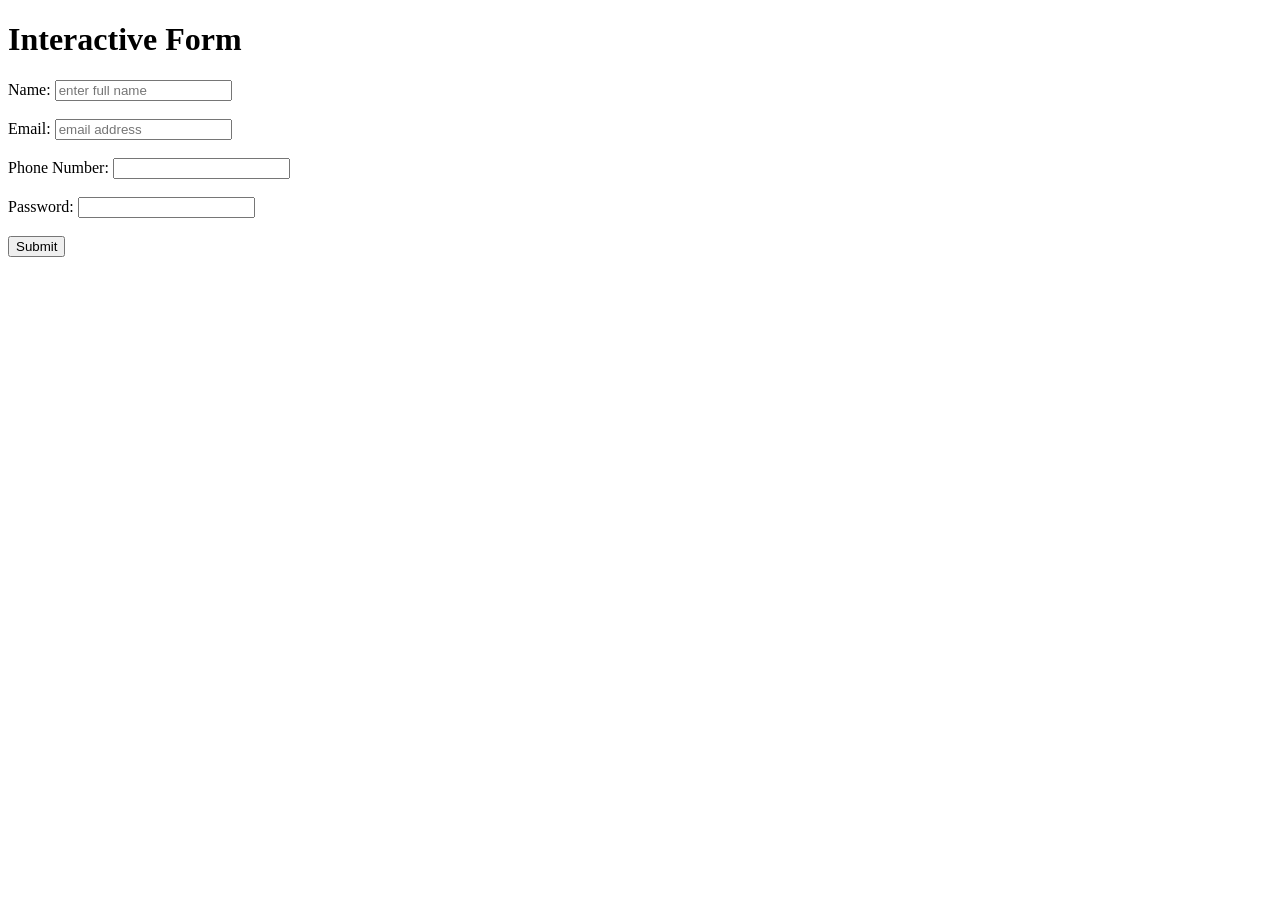
==== Level-1/Task-2/index.html @ f407337d "HTML File" ====
<!DOCTYPE html>
<html lang="en">
<head>
    <meta charset="UTF-8">
    <meta name="viewport" content="width=device-width, initial-scale=1.0">
    <title>Interactive Form</title>
</head>
<body>
    <header>
        <h1>
            Interactive Form
        </h1>
    </header>
    <form>
        <label for="text">
            Name:
        </label>
        <input type="text" name="name" placeholder="enter full name">
        <br>
        <br>

        <label for="email">
            Email:
        </label>
        <input type="email" name="email" placeholder="email address">
        <br>
        <br>

        <label for="tel">
            Phone Number:
        </label>
        <input type="tel" name="telephone number">
        <br>
        <br>

        <label for="password">
            Password:
        </label>
        <input type="password" name="password">
        <br>
        <br>

        <input type="submit" value="Submit">

    </form>
</body>
</html>
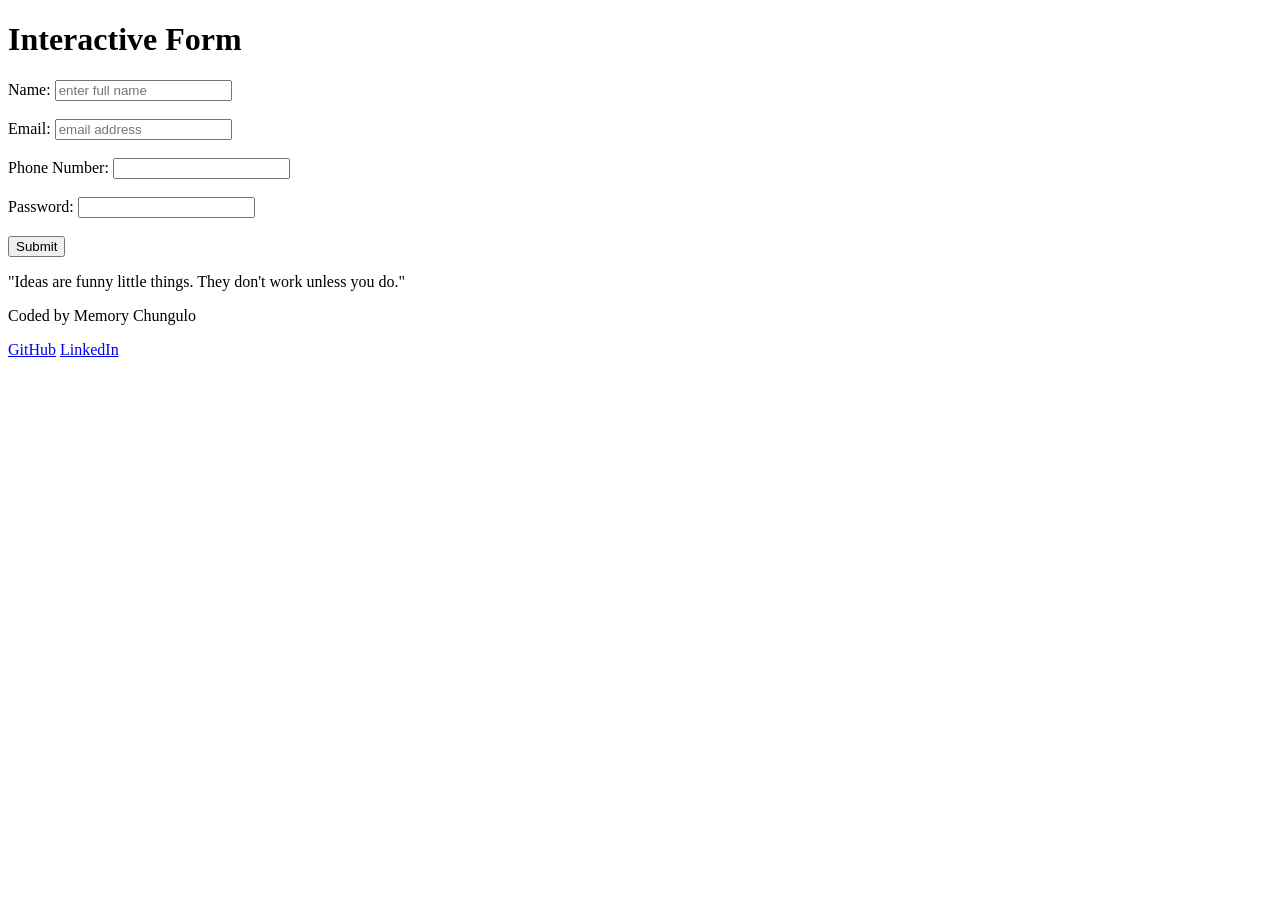
==== commit 0ee756c7: "HTML File" ====
--- a/Level-1/Task-2/index.html
+++ b/Level-1/Task-2/index.html
@@ -3,6 +3,9 @@
 <head>
     <meta charset="UTF-8">
     <meta name="viewport" content="width=device-width, initial-scale=1.0">
+    <link rel="stylesheet" href="style.css">
+    <link href="https://fonts.googleapis.com/css2?family=Poppins:wght@300;400;600&display=swap" rel="stylesheet">
+</head>
     <title>Interactive Form</title>
 </head>
 <body>
@@ -11,7 +14,7 @@
             Interactive Form
         </h1>
     </header>
-    <form>
+    <form class="form">
         <label for="text">
             Name:
         </label>
@@ -41,7 +44,16 @@
         <br>
 
         <input type="submit" value="Submit">
-
     </form>
+    <footer>
+        <div class="footer-content">
+            <p class="quote">"Ideas are funny little things. They don't work unless you do."</p>
+            <p class="coded-by">Coded by Memory Chungulo</p>
+            <div class="social-links">
+                <a href="https://github.com/Memzy2" target="_blank">GitHub</a>
+                <a href="https://www.linkedin.com/in/memory-chungulo" target="_blank">LinkedIn</a>
+            </div>
+        </div>
+    </footer>
 </body>
 </html>
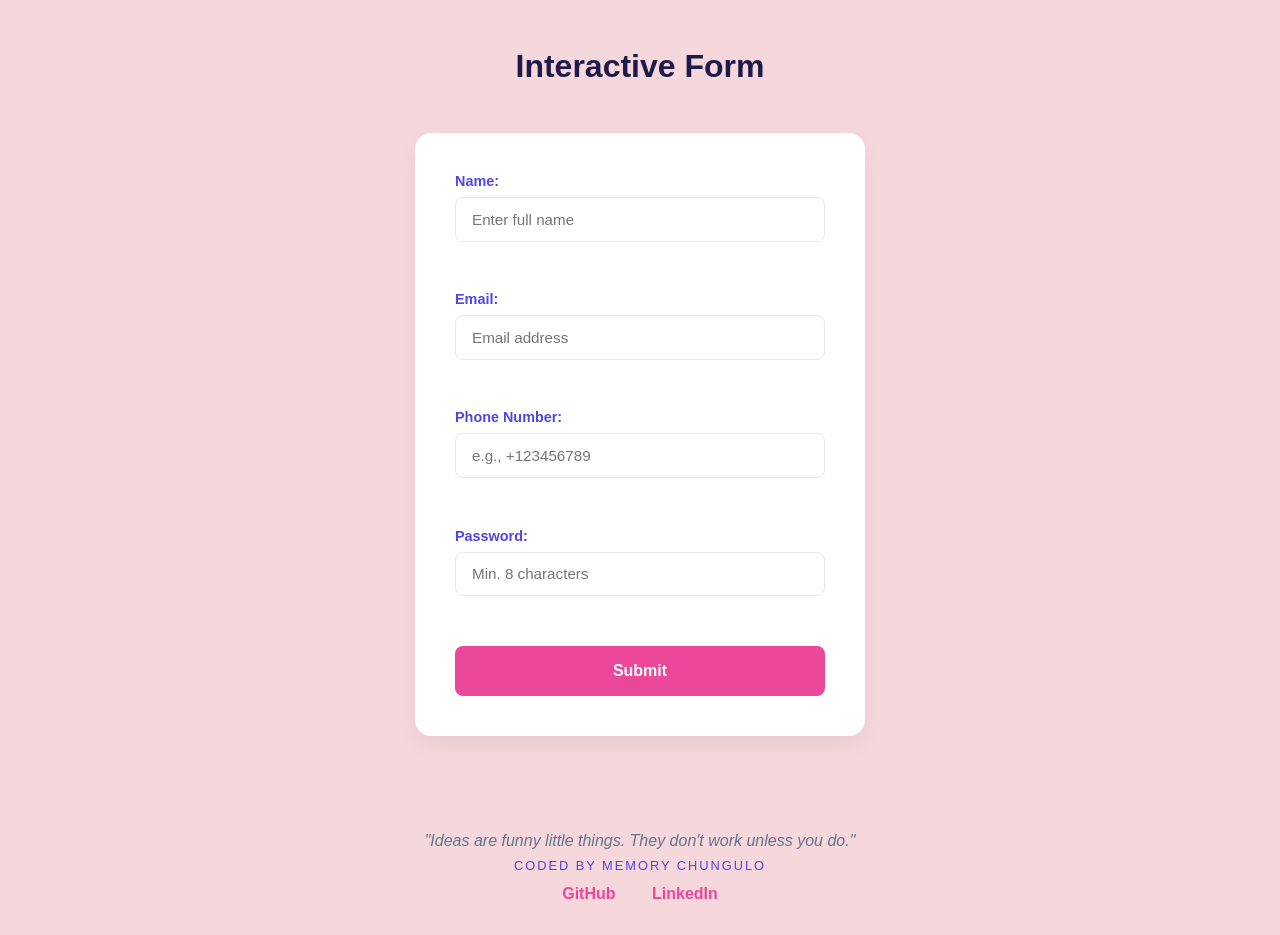
==== commit 23eb6d46: "Code Updated" ====
--- a/Level-1/Task-2/index.html
+++ b/Level-1/Task-2/index.html
@@ -3,48 +3,49 @@
 <head>
     <meta charset="UTF-8">
     <meta name="viewport" content="width=device-width, initial-scale=1.0">
+    <title>Interactive Form</title>
+    <link href="https://fonts.googleapis.com/css2?family=Poppins:wght@300;400;600&display=swap" rel="stylesheet">
     <link rel="stylesheet" href="style.css">
-    <link href="https://fonts.googleapis.com/css2?family=Poppins:wght@300;400;600&display=swap" rel="stylesheet">
-</head>
-    <title>Interactive Form</title>
 </head>
 <body>
     <header>
-        <h1>
-            Interactive Form
-        </h1>
+        <h1>Interactive Form</h1>
     </header>
-    <form class="form">
-        <label for="text">
-            Name:
-        </label>
-        <input type="text" name="name" placeholder="enter full name">
-        <br>
-        <br>
 
-        <label for="email">
-            Email:
-        </label>
-        <input type="email" name="email" placeholder="email address">
-        <br>
-        <br>
+    <main class="form-container">
+        <div id="success-panel" class="success-message hidden">
+            🎉 Form Submitted Successfully!
+        </div>
 
-        <label for="tel">
-            Phone Number:
-        </label>
-        <input type="tel" name="telephone number">
-        <br>
-        <br>
+        <form class="form" id="interactiveForm" novalidate>
+            <div class="input-group">
+                <label for="name">Name:</label>
+                <input type="text" id="name" name="name" placeholder="Enter full name">
+                <span class="error" id="name-error"></span>
+            </div>
 
-        <label for="password">
-            Password:
-        </label>
-        <input type="password" name="password">
-        <br>
-        <br>
+            <div class="input-group">
+                <label for="email">Email:</label>
+                <input type="email" id="email" name="email" placeholder="Email address">
+                <span class="error" id="email-error"></span>
+            </div>
 
-        <input type="submit" value="Submit">
-    </form>
+            <div class="input-group">
+                <label for="phone">Phone Number:</label>
+                <input type="tel" id="phone" name="phone" placeholder="e.g., +123456789">
+                <span class="error" id="phone-error"></span>
+            </div>
+
+            <div class="input-group">
+                <label for="password">Password:</label>
+                <input type="password" id="password" name="password" placeholder="Min. 8 characters">
+                <span class="error" id="password-error"></span>
+            </div>
+
+            <button type="submit" class="submit-btn">Submit</button>
+        </form>
+    </main>
+
     <footer>
         <div class="footer-content">
             <p class="quote">"Ideas are funny little things. They don't work unless you do."</p>
@@ -55,5 +56,7 @@
             </div>
         </div>
     </footer>
+
+    <script src="script.js"></script>
 </body>
 </html>
--- a/Level-1/Task-2/style.css
+++ b/Level-1/Task-2/style.css
@@ -0,0 +1,155 @@
+/* GENERAL SETUP */
+* {
+    margin: 0;
+    padding: 0;
+    box-sizing: border-box;
+}
+
+body {
+    font-family: 'Poppins', sans-serif;
+    background-color: #f5d7dc; 
+    color: #2d3436;
+    min-height: 100vh;
+    display: flex;
+    flex-direction: column;
+}
+
+header {
+    text-align: center;
+    padding: 3rem 1rem 1rem;
+}
+
+header h1 {
+    font-size: 2rem;
+    color: #1e1b4b;
+}
+
+/* FORM CARD STYLING */
+.form-container {
+    max-width: 450px;
+    width: 90%;
+    margin: 2rem auto;
+    background: #ffffff;
+    padding: 2.5rem;
+    border-radius: 16px;
+    box-shadow: 0 10px 25px rgba(0, 0, 0, 0.05);
+}
+
+.input-group {
+    display: flex;
+    flex-direction: column;
+    margin-bottom: 1.5rem;
+    text-align: left;
+}
+
+.input-group label {
+    font-size: 0.9rem;
+    font-weight: 600;
+    margin-bottom: 0.5rem;
+    color: #4f46e5;
+}
+
+.input-group input {
+    padding: 0.8rem 1rem;
+    font-size: 0.95rem;
+    border: 1px solid #e2e8f0;
+    border-radius: 8px;
+    outline: none;
+    transition: all 0.3s ease;
+}
+
+/* Focus and Blur States */
+.input-group input:focus {
+    border-color: #4f46e5;
+    box-shadow: 0 0 0 3px rgba(139, 92, 246, 0.15);
+}
+
+/* Validation Style Adjustments */
+.input-group.invalid input {
+    border-color: #ef4444;
+    background-color: #fff5f5;
+}
+
+.input-group.valid input {
+    border-color: #10b981;
+}
+
+/* Error Text styling */
+.error {
+    font-size: 0.8rem;
+    color: #ef4444;
+    margin-top: 0.4rem;
+    min-height: 1.2rem; 
+}
+
+/* Submit Button */
+.submit-btn {
+    width: 100%;
+    padding: 1rem;
+    background-color: #ec4899;
+    color: white;
+    border: none;
+    border-radius: 8px;
+    font-size: 1rem;
+    font-weight: 600;
+    cursor: pointer;
+    transition: transform 0.2s, opacity 0.2s;
+}
+
+.submit-btn:hover {
+    transform: translateY(-2px);
+    background-color: #4f46e5;
+    opacity: 0.9;
+}
+
+/* Success Banner */
+.success-message {
+    background-color: #d1fae5;
+    color: #065f46;
+    padding: 1rem;
+    border-radius: 8px;
+    text-align: center;
+    font-weight: 600;
+    margin-bottom: 1.5rem;
+}
+
+.hidden {
+    display: none;
+}
+
+/* FOOTER */
+footer {
+    margin-top: auto; 
+    text-align: center;
+    padding: 4rem 2rem 2rem;
+    width: 100%;
+}
+
+.quote {
+    font-style: italic;
+    color: #64748b;
+    margin-bottom: 0.5rem;
+}
+
+.coded-by {
+    font-size: 0.8rem;
+    text-transform: uppercase;
+    color: #4f46e5;
+    letter-spacing: 2px;
+}
+
+.social-links {
+    margin-top: 0.8rem;
+}
+
+.social-links a {
+    color: #ec4899; 
+    margin: 0 1rem;
+    text-decoration: none;
+    font-weight: 700;
+    transition: color 0.2s;
+}
+
+.social-links a:hover {
+    color: #4f46e5;
+}
